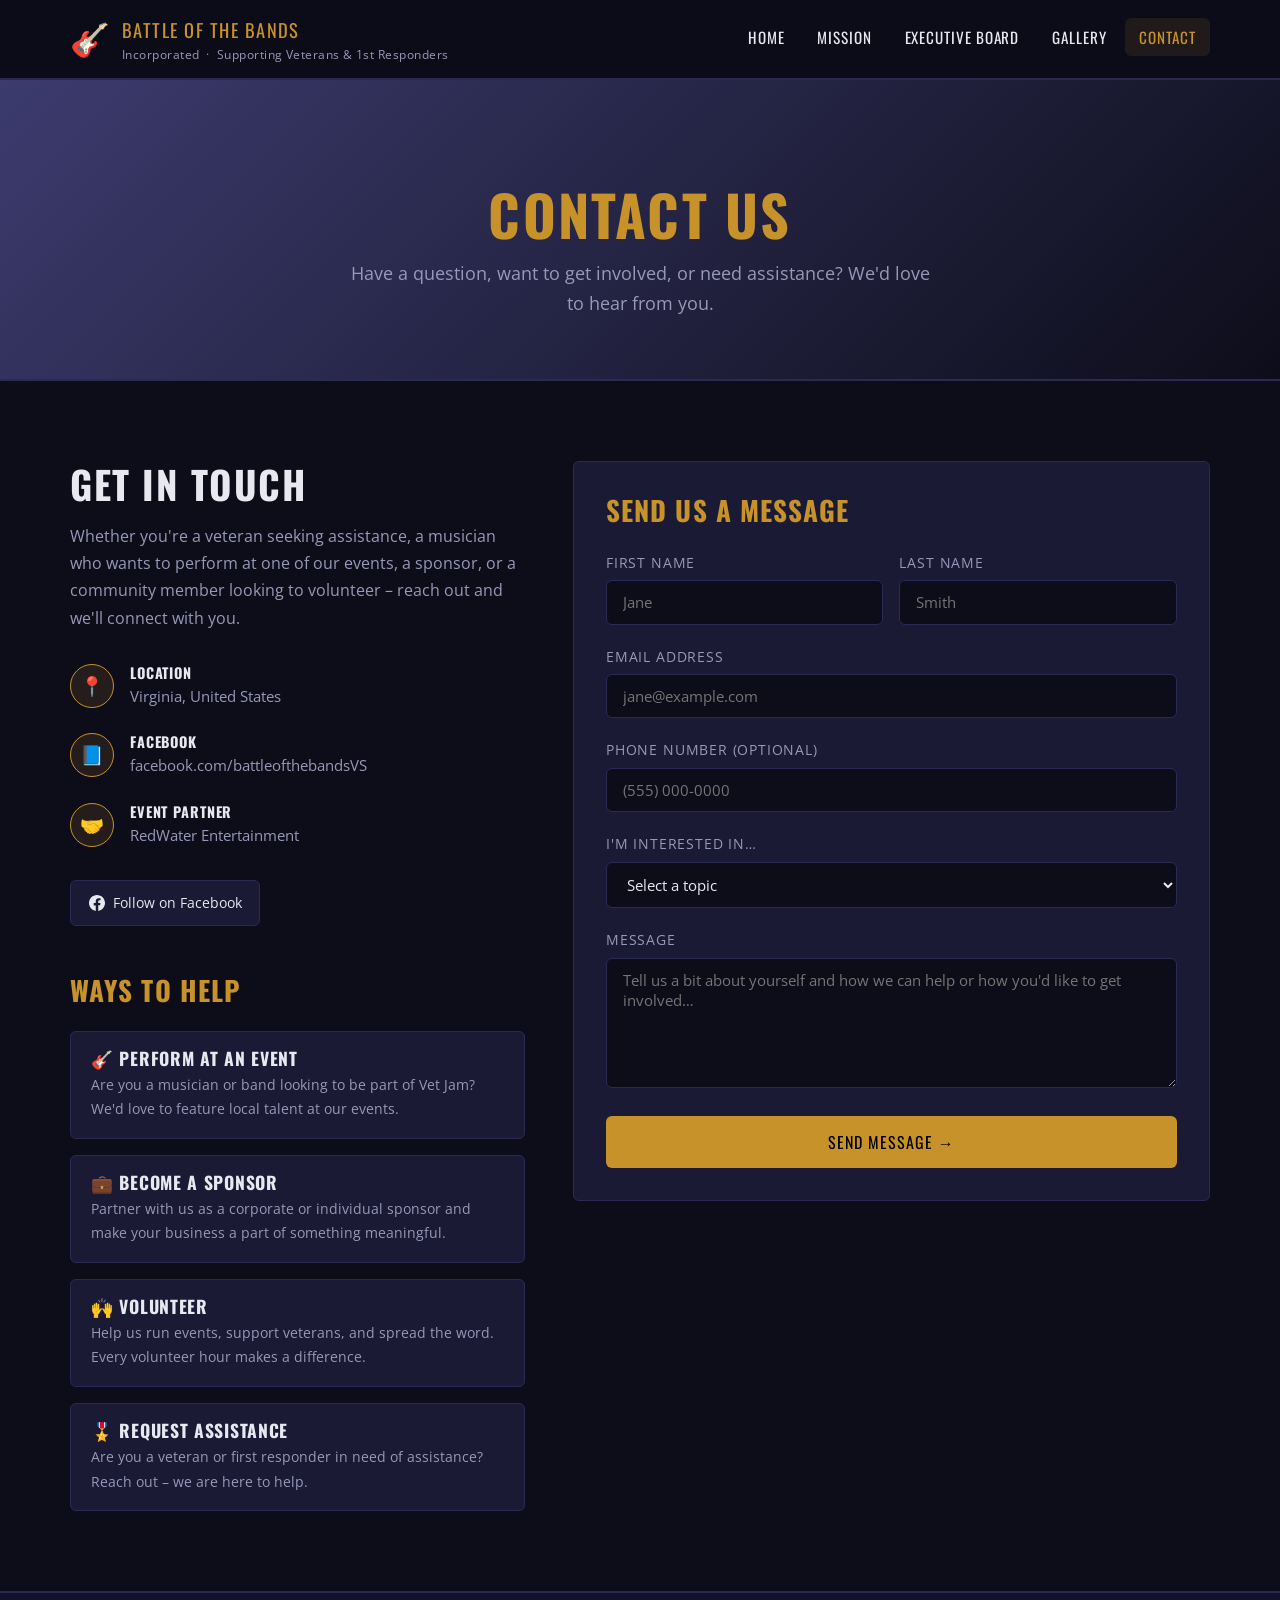
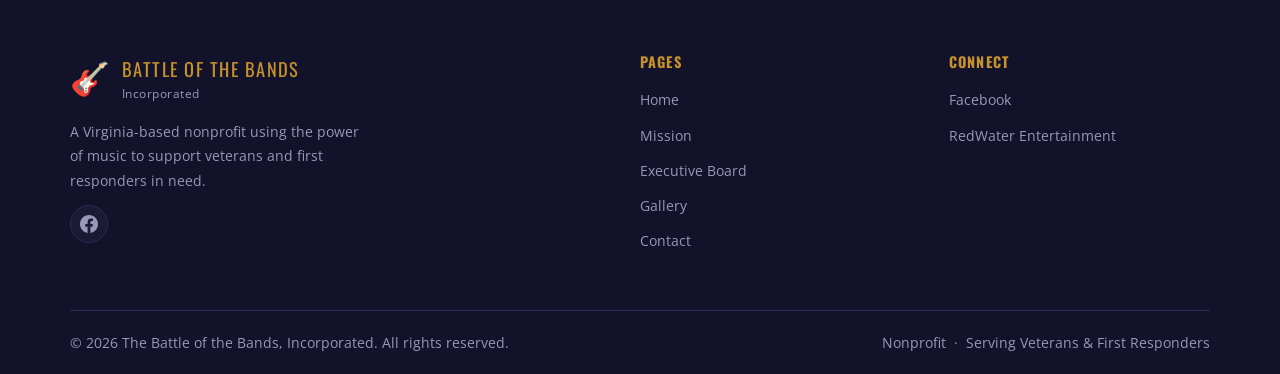
==== contact.html @ 2764c4e3 "Add complete music-themed website with 5 pages, shared CSS/JS, and footer Facebook link" ====
<!DOCTYPE html>
<html lang="en">
<head>
  <meta charset="UTF-8" />
  <meta name="viewport" content="width=device-width, initial-scale=1.0" />
  <meta name="description" content="Contact Battle of the Bands, INC – reach out about events, volunteering, sponsorships, or how we can assist veterans and first responders." />
  <title>Contact | Battle of the Bands, INC</title>
  <link rel="preconnect" href="https://fonts.googleapis.com" />
  <link rel="preconnect" href="https://fonts.gstatic.com" crossorigin />
  <link href="https://fonts.googleapis.com/css2?family=Oswald:wght@400;500;600;700&family=Open+Sans:wght@400;500;600&display=swap" rel="stylesheet" />
  <link rel="stylesheet" href="css/style.css" />
</head>
<body>

  <!-- ===== HEADER ===== -->
  <header class="site-header">
    <div class="container">
      <div class="header-inner">
        <a href="index.html" class="logo" aria-label="Battle of the Bands Home">
          <span class="logo-icon">🎸</span>
          <span class="logo-text">
            <span class="logo-name">Battle of the Bands</span>
            <span class="logo-tag">Incorporated &nbsp;·&nbsp; Supporting Veterans &amp; 1st Responders</span>
          </span>
        </a>
        <nav aria-label="Main navigation">
          <button class="nav-toggle" aria-label="Toggle navigation" aria-expanded="false">
            <span></span><span></span><span></span>
          </button>
          <ul class="nav-links">
            <li><a href="index.html">Home</a></li>
            <li><a href="mission.html">Mission</a></li>
            <li><a href="executive-board.html">Executive Board</a></li>
            <li><a href="gallery.html">Gallery</a></li>
            <li><a href="contact.html" class="active">Contact</a></li>
          </ul>
        </nav>
      </div>
    </div>
  </header>

  <!-- ===== PAGE HERO ===== -->
  <div class="page-hero">
    <div class="container">
      <div class="page-hero-inner">
        <h1>Contact Us</h1>
        <p>Have a question, want to get involved, or need assistance? We'd love to hear from you.</p>
      </div>
    </div>
  </div>

  <!-- ===== CONTACT SECTION ===== -->
  <section class="contact-section">
    <div class="container">
      <div class="contact-grid">

        <!-- Contact info -->
        <div class="contact-info">
          <h2>Get In Touch</h2>
          <p>Whether you're a veteran seeking assistance, a musician who wants to perform at one of our events, a sponsor, or a community member looking to volunteer – reach out and we'll connect with you.</p>

          <div class="contact-detail">
            <div class="contact-icon">📍</div>
            <div class="contact-detail-text">
              <h4>Location</h4>
              <p>Virginia, United States</p>
            </div>
          </div>

          <div class="contact-detail">
            <div class="contact-icon">📘</div>
            <div class="contact-detail-text">
              <h4>Facebook</h4>
              <p><a href="https://www.facebook.com/battleofthebandsVS/" target="_blank" rel="noopener noreferrer">facebook.com/battleofthebandsVS</a></p>
            </div>
          </div>

          <div class="contact-detail">
            <div class="contact-icon">🤝</div>
            <div class="contact-detail-text">
              <h4>Event Partner</h4>
              <p><a href="https://redwaterhaunt.com" target="_blank" rel="noopener noreferrer">RedWater Entertainment</a></p>
            </div>
          </div>

          <div class="social-links">
            <a href="https://www.facebook.com/battleofthebandsVS/" target="_blank" rel="noopener noreferrer" class="social-btn">
              <svg xmlns="http://www.w3.org/2000/svg" width="16" height="16" viewBox="0 0 24 24" fill="currentColor" aria-hidden="true">
                <path d="M24 12.073C24 5.405 18.627 0 12 0S0 5.405 0 12.073C0 18.1 4.388 23.094 10.125 24v-8.437H7.078v-3.49h3.047V9.413c0-3.007 1.792-4.669 4.533-4.669 1.312 0 2.686.235 2.686.235v2.953H15.83c-1.491 0-1.956.925-1.956 1.874v2.25h3.328l-.532 3.49h-2.796V24C19.612 23.094 24 18.1 24 12.073z"/>
              </svg>
              Follow on Facebook
            </a>
          </div>

          <!-- Ways to help -->
          <div style="margin-top: 3rem;">
            <h3 style="margin-bottom: 1.5rem; color: var(--color-primary);">Ways to Help</h3>

            <div style="display: flex; flex-direction: column; gap: 1rem;">

              <div style="background: var(--color-surface); border: 1px solid var(--color-border); border-radius: var(--radius); padding: 1rem 1.25rem;">
                <h4 style="margin-bottom: 0.25rem;">🎸 Perform at an Event</h4>
                <p style="color: var(--color-text-muted); font-size: 0.9rem;">Are you a musician or band looking to be part of Vet Jam? We'd love to feature local talent at our events.</p>
              </div>

              <div style="background: var(--color-surface); border: 1px solid var(--color-border); border-radius: var(--radius); padding: 1rem 1.25rem;">
                <h4 style="margin-bottom: 0.25rem;">💼 Become a Sponsor</h4>
                <p style="color: var(--color-text-muted); font-size: 0.9rem;">Partner with us as a corporate or individual sponsor and make your business a part of something meaningful.</p>
              </div>

              <div style="background: var(--color-surface); border: 1px solid var(--color-border); border-radius: var(--radius); padding: 1rem 1.25rem;">
                <h4 style="margin-bottom: 0.25rem;">🙌 Volunteer</h4>
                <p style="color: var(--color-text-muted); font-size: 0.9rem;">Help us run events, support veterans, and spread the word. Every volunteer hour makes a difference.</p>
              </div>

              <div style="background: var(--color-surface); border: 1px solid var(--color-border); border-radius: var(--radius); padding: 1rem 1.25rem;">
                <h4 style="margin-bottom: 0.25rem;">🎖️ Request Assistance</h4>
                <p style="color: var(--color-text-muted); font-size: 0.9rem;">Are you a veteran or first responder in need of assistance? Reach out – we are here to help.</p>
              </div>

            </div>
          </div>

        </div>

        <!-- Contact form -->
        <div>
          <form class="contact-form" id="contactForm" novalidate>
            <h3>Send Us a Message</h3>

            <div class="form-row">
              <div class="form-group">
                <label for="firstName">First Name</label>
                <input type="text" id="firstName" name="firstName" placeholder="Jane" required />
              </div>
              <div class="form-group">
                <label for="lastName">Last Name</label>
                <input type="text" id="lastName" name="lastName" placeholder="Smith" required />
              </div>
            </div>

            <div class="form-group">
              <label for="email">Email Address</label>
              <input type="email" id="email" name="email" placeholder="jane@example.com" required />
            </div>

            <div class="form-group">
              <label for="phone">Phone Number (Optional)</label>
              <input type="tel" id="phone" name="phone" placeholder="(555) 000-0000" />
            </div>

            <div class="form-group">
              <label for="subject">I'm Interested In…</label>
              <select id="subject" name="subject" required>
                <option value="" disabled selected>Select a topic</option>
                <option value="perform">Performing at an Event</option>
                <option value="sponsor">Becoming a Sponsor</option>
                <option value="volunteer">Volunteering</option>
                <option value="assistance">Requesting Assistance (Veteran / 1st Responder)</option>
                <option value="general">General Inquiry</option>
                <option value="media">Media / Press</option>
              </select>
            </div>

            <div class="form-group">
              <label for="message">Message</label>
              <textarea id="message" name="message" placeholder="Tell us a bit about yourself and how we can help or how you'd like to get involved…" required></textarea>
            </div>

            <button type="submit" class="btn btn-primary" style="width: 100%; justify-content: center;">Send Message &#8594;</button>
          </form>

          <div class="form-success">
            <p>🎵 Thank you for reaching out!</p>
            <p style="font-size:1rem; color: var(--color-text-muted); margin-top: 0.5rem;">We'll be in touch with you soon.</p>
          </div>
        </div>

      </div>
    </div>
  </section>

  <!-- ===== FOOTER ===== -->
  <footer class="site-footer">
    <div class="container">
      <div class="footer-grid">

        <div class="footer-brand">
          <a href="index.html" class="logo">
            <span class="logo-icon">🎸</span>
            <span class="logo-text">
              <span class="logo-name">Battle of the Bands</span>
              <span class="logo-tag">Incorporated</span>
            </span>
          </a>
          <p>A Virginia-based nonprofit using the power of music to support veterans and first responders in need.</p>
          <div class="footer-social">
            <a href="https://www.facebook.com/battleofthebandsVS/" target="_blank" rel="noopener noreferrer" aria-label="Follow us on Facebook" title="Facebook">
              <svg xmlns="http://www.w3.org/2000/svg" width="18" height="18" viewBox="0 0 24 24" fill="currentColor" aria-hidden="true">
                <path d="M24 12.073C24 5.405 18.627 0 12 0S0 5.405 0 12.073C0 18.1 4.388 23.094 10.125 24v-8.437H7.078v-3.49h3.047V9.413c0-3.007 1.792-4.669 4.533-4.669 1.312 0 2.686.235 2.686.235v2.953H15.83c-1.491 0-1.956.925-1.956 1.874v2.25h3.328l-.532 3.49h-2.796V24C19.612 23.094 24 18.1 24 12.073z"/>
              </svg>
            </a>
          </div>
        </div>

        <div class="footer-col">
          <h4>Pages</h4>
          <ul>
            <li><a href="index.html">Home</a></li>
            <li><a href="mission.html">Mission</a></li>
            <li><a href="executive-board.html">Executive Board</a></li>
            <li><a href="gallery.html">Gallery</a></li>
            <li><a href="contact.html">Contact</a></li>
          </ul>
        </div>

        <div class="footer-col">
          <h4>Connect</h4>
          <ul>
            <li><a href="https://www.facebook.com/battleofthebandsVS/" target="_blank" rel="noopener noreferrer">Facebook</a></li>
            <li><a href="https://redwaterhaunt.com" target="_blank" rel="noopener noreferrer">RedWater Entertainment</a></li>
          </ul>
        </div>

      </div>

      <div class="footer-bottom">
        <span>&copy; <span id="year"></span> The Battle of the Bands, Incorporated. All rights reserved.</span>
        <span>Nonprofit &nbsp;·&nbsp; Serving Veterans &amp; First Responders</span>
      </div>
    </div>
  </footer>

  <script src="js/main.js"></script>
  <script>document.getElementById('year').textContent = new Date().getFullYear();</script>
</body>
</html>
---- css/style.css ----
/* ==========================================================================
   Battle of the Bands, INC – Main Stylesheet
   Music-themed, patriotic color palette
   ========================================================================== */

:root {
  --color-bg:          #0d0d1a;
  --color-bg-alt:      #12122b;
  --color-surface:     #1a1a35;
  --color-surface-alt: #22224a;
  --color-primary:     #c8922a;   /* gold */
  --color-primary-lt:  #f0b84a;
  --color-accent:      #b22234;   /* patriot red */
  --color-accent2:     #3c3b6e;   /* patriot navy */
  --color-text:        #e8e8f0;
  --color-text-muted:  #9898b8;
  --color-border:      #2a2a55;
  --font-heading:      'Oswald', 'Arial Narrow', Arial, sans-serif;
  --font-body:         'Open Sans', Arial, sans-serif;
  --radius:            6px;
  --transition:        0.3s ease;
  --max-width:         1140px;
}

/* ---------- Reset & Base ---------- */
*, *::before, *::after { box-sizing: border-box; margin: 0; padding: 0; }

html { scroll-behavior: smooth; }

body {
  background-color: var(--color-bg);
  color: var(--color-text);
  font-family: var(--font-body);
  font-size: 16px;
  line-height: 1.7;
}

img { max-width: 100%; height: auto; display: block; }

a { color: var(--color-primary); text-decoration: none; transition: color var(--transition); }
a:hover { color: var(--color-primary-lt); }

ul { list-style: none; }

/* ---------- Typography ---------- */
h1, h2, h3, h4 {
  font-family: var(--font-heading);
  text-transform: uppercase;
  letter-spacing: 0.04em;
  line-height: 1.2;
}

h1 { font-size: clamp(2rem, 5vw, 3.5rem); }
h2 { font-size: clamp(1.6rem, 3.5vw, 2.4rem); }
h3 { font-size: clamp(1.2rem, 2.5vw, 1.7rem); }
h4 { font-size: 1.1rem; }

.section-title {
  color: var(--color-primary);
  margin-bottom: 0.5rem;
}

.section-subtitle {
  color: var(--color-text-muted);
  font-size: 1.05rem;
  margin-bottom: 2.5rem;
  max-width: 640px;
}

/* ---------- Layout ---------- */
.container {
  width: 90%;
  max-width: var(--max-width);
  margin-inline: auto;
}

section { padding: 80px 0; }

.section-header { margin-bottom: 3rem; }

/* ---------- Divider ---------- */
.divider {
  display: flex;
  align-items: center;
  gap: 1rem;
  margin-bottom: 1rem;
}
.divider::before,
.divider::after {
  content: '';
  flex: 1;
  height: 2px;
  background: linear-gradient(to right, transparent, var(--color-primary), transparent);
}

/* ---------- Buttons ---------- */
.btn {
  display: inline-flex;
  align-items: center;
  gap: 0.5rem;
  padding: 0.75rem 1.75rem;
  border-radius: var(--radius);
  font-family: var(--font-heading);
  font-size: 1rem;
  letter-spacing: 0.06em;
  text-transform: uppercase;
  cursor: pointer;
  transition: all var(--transition);
  border: 2px solid transparent;
}

.btn-primary {
  background: var(--color-primary);
  color: #000;
}
.btn-primary:hover {
  background: var(--color-primary-lt);
  color: #000;
}

.btn-outline {
  background: transparent;
  border-color: var(--color-primary);
  color: var(--color-primary);
}
.btn-outline:hover {
  background: var(--color-primary);
  color: #000;
}

/* =========================================================================
   HEADER / NAVIGATION
   ========================================================================= */
.site-header {
  position: sticky;
  top: 0;
  z-index: 100;
  background: rgba(13, 13, 26, 0.95);
  backdrop-filter: blur(8px);
  border-bottom: 2px solid var(--color-border);
}

.header-inner {
  display: flex;
  align-items: center;
  justify-content: space-between;
  padding: 0.85rem 0;
}

.logo {
  display: flex;
  align-items: center;
  gap: 0.75rem;
  color: var(--color-text);
}

.logo-icon {
  font-size: 2rem;
  line-height: 1;
}

.logo-text {
  display: flex;
  flex-direction: column;
}

.logo-name {
  font-family: var(--font-heading);
  font-size: 1.15rem;
  letter-spacing: 0.08em;
  text-transform: uppercase;
  color: var(--color-primary);
}

.logo-tag {
  font-size: 0.72rem;
  color: var(--color-text-muted);
  letter-spacing: 0.04em;
}

.nav-links {
  display: flex;
  gap: 0.25rem;
}

.nav-links a {
  font-family: var(--font-heading);
  font-size: 0.95rem;
  letter-spacing: 0.06em;
  text-transform: uppercase;
  color: var(--color-text);
  padding: 0.5rem 0.9rem;
  border-radius: var(--radius);
  transition: all var(--transition);
}

.nav-links a:hover,
.nav-links a.active {
  color: var(--color-primary);
  background: rgba(200, 146, 42, 0.1);
}

/* Hamburger */
.nav-toggle {
  display: none;
  background: none;
  border: none;
  cursor: pointer;
  padding: 0.25rem;
}

.nav-toggle span {
  display: block;
  width: 26px;
  height: 2px;
  background: var(--color-primary);
  margin: 5px 0;
  transition: all var(--transition);
}

/* =========================================================================
   HERO SECTION
   ========================================================================= */
.hero {
  position: relative;
  display: flex;
  align-items: center;
  min-height: 90vh;
  text-align: center;
  overflow: hidden;
  background:
    linear-gradient(180deg, rgba(13,13,26,0.85) 0%, rgba(13,13,26,0.65) 50%, rgba(13,13,26,0.95) 100%),
    url('../images/hero-bg.jpg') center/cover no-repeat;
}

/* Animated musical-note particle background */
.hero::before {
  content: '';
  position: absolute;
  inset: 0;
  background-image:
    radial-gradient(circle at 20% 30%, rgba(200,146,42,0.08) 0%, transparent 50%),
    radial-gradient(circle at 80% 70%, rgba(178,34,52,0.08) 0%, transparent 50%);
  pointer-events: none;
}

.hero-content {
  position: relative;
  z-index: 1;
  padding: 60px 0;
}

.hero-badge {
  display: inline-block;
  background: var(--color-accent);
  color: #fff;
  font-family: var(--font-heading);
  font-size: 0.8rem;
  letter-spacing: 0.12em;
  text-transform: uppercase;
  padding: 0.35rem 1rem;
  border-radius: 2rem;
  margin-bottom: 1.5rem;
}

.hero-title {
  margin-bottom: 1rem;
  color: #fff;
}

.hero-title span { color: var(--color-primary); }

.hero-subtitle {
  font-size: 1.2rem;
  color: var(--color-text-muted);
  max-width: 600px;
  margin: 0 auto 2rem;
}

.hero-cta {
  display: flex;
  gap: 1rem;
  justify-content: center;
  flex-wrap: wrap;
}

/* =========================================================================
   EVENTS STRIP
   ========================================================================= */
.events-strip {
  background: var(--color-accent2);
  padding: 12px 0;
  border-top: 2px solid var(--color-primary);
  border-bottom: 2px solid var(--color-primary);
}

.events-strip-inner {
  display: flex;
  align-items: center;
  gap: 1rem;
  flex-wrap: wrap;
  justify-content: center;
}

.events-strip .strip-label {
  font-family: var(--font-heading);
  font-size: 0.85rem;
  letter-spacing: 0.1em;
  text-transform: uppercase;
  color: var(--color-primary);
  white-space: nowrap;
}

.events-strip .strip-items {
  display: flex;
  gap: 2rem;
  flex-wrap: wrap;
  justify-content: center;
}

.events-strip .strip-item {
  display: flex;
  align-items: center;
  gap: 0.4rem;
  font-size: 0.9rem;
  color: #fff;
}

.strip-item .dot {
  width: 6px;
  height: 6px;
  border-radius: 50%;
  background: var(--color-primary);
}

/* =========================================================================
   CARDS
   ========================================================================= */
.card {
  background: var(--color-surface);
  border: 1px solid var(--color-border);
  border-radius: var(--radius);
  overflow: hidden;
  transition: transform var(--transition), border-color var(--transition);
}

.card:hover {
  transform: translateY(-4px);
  border-color: var(--color-primary);
}

.card-body { padding: 1.5rem; }

/* =========================================================================
   GRID HELPERS
   ========================================================================= */
.grid-3 {
  display: grid;
  grid-template-columns: repeat(auto-fit, minmax(280px, 1fr));
  gap: 2rem;
}

.grid-2 {
  display: grid;
  grid-template-columns: repeat(auto-fit, minmax(340px, 1fr));
  gap: 2rem;
}

/* =========================================================================
   HOME – ABOUT STRIP
   ========================================================================= */
.about-strip {
  background: var(--color-bg-alt);
}

.about-strip .content {
  display: grid;
  grid-template-columns: 1fr 1fr;
  gap: 4rem;
  align-items: center;
}

.about-strip .text p { margin-bottom: 1rem; color: var(--color-text-muted); }

.stat-row {
  display: flex;
  gap: 2rem;
  margin-top: 1.5rem;
  flex-wrap: wrap;
}

.stat { text-align: center; }
.stat-num {
  display: block;
  font-family: var(--font-heading);
  font-size: 2.4rem;
  color: var(--color-primary);
  line-height: 1;
}
.stat-label {
  font-size: 0.8rem;
  text-transform: uppercase;
  letter-spacing: 0.06em;
  color: var(--color-text-muted);
}

/* Soundwave graphic */
.soundwave {
  display: flex;
  align-items: flex-end;
  justify-content: center;
  gap: 5px;
  height: 100px;
  padding: 1rem 0;
}

.soundwave .bar {
  width: 10px;
  background: linear-gradient(to top, var(--color-accent), var(--color-primary));
  border-radius: 3px 3px 0 0;
  animation: wave 1.2s ease-in-out infinite alternate;
}

.soundwave .bar:nth-child(1) { height: 30%; animation-delay: 0s; }
.soundwave .bar:nth-child(2) { height: 70%; animation-delay: 0.1s; }
.soundwave .bar:nth-child(3) { height: 90%; animation-delay: 0.2s; }
.soundwave .bar:nth-child(4) { height: 55%; animation-delay: 0.3s; }
.soundwave .bar:nth-child(5) { height: 80%; animation-delay: 0.4s; }
.soundwave .bar:nth-child(6) { height: 100%; animation-delay: 0.5s; }
.soundwave .bar:nth-child(7) { height: 60%; animation-delay: 0.6s; }
.soundwave .bar:nth-child(8) { height: 85%; animation-delay: 0.7s; }
.soundwave .bar:nth-child(9) { height: 40%; animation-delay: 0.8s; }
.soundwave .bar:nth-child(10) { height: 75%; animation-delay: 0.9s; }
.soundwave .bar:nth-child(11) { height: 50%; animation-delay: 1.0s; }
.soundwave .bar:nth-child(12) { height: 65%; animation-delay: 1.1s; }

@keyframes wave {
  from { transform: scaleY(0.4); }
  to   { transform: scaleY(1); }
}

/* =========================================================================
   HOME – EVENTS SECTION
   ========================================================================= */
.events-section { background: var(--color-bg); }

.event-card .event-icon {
  font-size: 2.5rem;
  margin-bottom: 1rem;
}

.event-card h3 { margin-bottom: 0.5rem; }
.event-card p { color: var(--color-text-muted); font-size: 0.95rem; }

/* =========================================================================
   HOME – PARTNER SECTION
   ========================================================================= */
.partner-section {
  background: var(--color-bg-alt);
  text-align: center;
}

.partner-logo-box {
  display: inline-flex;
  align-items: center;
  justify-content: center;
  gap: 1rem;
  background: var(--color-surface);
  border: 1px solid var(--color-border);
  border-radius: var(--radius);
  padding: 1.5rem 2.5rem;
  margin-top: 2rem;
  transition: border-color var(--transition);
}

.partner-logo-box:hover { border-color: var(--color-primary); }

.partner-logo-box span { font-family: var(--font-heading); font-size: 1.3rem; letter-spacing: 0.05em; }

/* =========================================================================
   MISSION PAGE
   ========================================================================= */
.page-hero {
  background: linear-gradient(135deg, var(--color-accent2) 0%, var(--color-bg) 100%);
  padding: 100px 0 60px;
  border-bottom: 2px solid var(--color-border);
}

.page-hero-inner { text-align: center; }
.page-hero h1 { margin-bottom: 0.75rem; color: var(--color-primary); }
.page-hero p { color: var(--color-text-muted); font-size: 1.1rem; max-width: 600px; margin: 0 auto; }

.mission-statement {
  background: var(--color-bg-alt);
}

.mission-quote {
  border-left: 4px solid var(--color-primary);
  padding: 1.5rem 2rem;
  background: var(--color-surface);
  border-radius: 0 var(--radius) var(--radius) 0;
  margin-bottom: 2.5rem;
  font-size: 1.15rem;
  color: var(--color-text);
  font-style: italic;
}

.values-grid { margin-top: 2rem; }

.value-card {
  background: var(--color-surface);
  border: 1px solid var(--color-border);
  border-radius: var(--radius);
  padding: 2rem;
  transition: border-color var(--transition), transform var(--transition);
}

.value-card:hover {
  border-color: var(--color-primary);
  transform: translateY(-4px);
}

.value-icon { font-size: 2.2rem; margin-bottom: 1rem; }
.value-card h3 { margin-bottom: 0.5rem; color: var(--color-primary); }
.value-card p { color: var(--color-text-muted); font-size: 0.95rem; }

.mission-detail {
  background: var(--color-bg);
}

.mission-detail h2 { margin-bottom: 1.5rem; }
.mission-detail p { color: var(--color-text-muted); margin-bottom: 1rem; }

.impact-box {
  display: flex;
  gap: 1.5rem;
  flex-wrap: wrap;
  margin-top: 2rem;
}

.impact-item {
  flex: 1;
  min-width: 200px;
  background: var(--color-surface);
  border: 1px solid var(--color-border);
  border-radius: var(--radius);
  padding: 1.25rem;
  border-top: 3px solid var(--color-primary);
}

.impact-item h4 { color: var(--color-primary); margin-bottom: 0.25rem; }
.impact-item p { font-size: 0.9rem; color: var(--color-text-muted); margin: 0; }

/* =========================================================================
   EXECUTIVE BOARD PAGE
   ========================================================================= */
.board-section { background: var(--color-bg); }

.board-grid {
  display: grid;
  grid-template-columns: repeat(auto-fit, minmax(260px, 1fr));
  gap: 2rem;
}

.board-card {
  background: var(--color-surface);
  border: 1px solid var(--color-border);
  border-radius: var(--radius);
  overflow: hidden;
  transition: transform var(--transition), border-color var(--transition);
}

.board-card:hover {
  transform: translateY(-5px);
  border-color: var(--color-primary);
}

.board-avatar {
  display: flex;
  align-items: center;
  justify-content: center;
  height: 180px;
  background: linear-gradient(135deg, var(--color-accent2), var(--color-surface-alt));
  font-size: 4rem;
  color: var(--color-primary);
}

.board-avatar img {
  width: 100%;
  height: 100%;
  object-fit: cover;
}

.board-info {
  padding: 1.25rem;
}

.board-info h3 { color: var(--color-text); margin-bottom: 0.25rem; }

.board-title {
  display: inline-block;
  font-size: 0.8rem;
  text-transform: uppercase;
  letter-spacing: 0.07em;
  color: var(--color-primary);
  background: rgba(200, 146, 42, 0.12);
  padding: 0.2rem 0.7rem;
  border-radius: 2rem;
  margin-bottom: 0.75rem;
}

.board-info p { color: var(--color-text-muted); font-size: 0.9rem; }

/* =========================================================================
   GALLERY PAGE
   ========================================================================= */
.gallery-section { background: var(--color-bg); }

.gallery-filter {
  display: flex;
  gap: 0.5rem;
  flex-wrap: wrap;
  margin-bottom: 2rem;
}

.filter-btn {
  font-family: var(--font-heading);
  font-size: 0.85rem;
  letter-spacing: 0.06em;
  text-transform: uppercase;
  padding: 0.4rem 1.1rem;
  border-radius: 2rem;
  border: 1px solid var(--color-border);
  background: transparent;
  color: var(--color-text-muted);
  cursor: pointer;
  transition: all var(--transition);
}

.filter-btn:hover,
.filter-btn.active {
  background: var(--color-primary);
  border-color: var(--color-primary);
  color: #000;
}

.gallery-grid {
  display: grid;
  grid-template-columns: repeat(auto-fill, minmax(280px, 1fr));
  gap: 1rem;
}

.gallery-item {
  position: relative;
  aspect-ratio: 4/3;
  overflow: hidden;
  border-radius: var(--radius);
  border: 1px solid var(--color-border);
  background: var(--color-surface);
  cursor: pointer;
}

.gallery-item img {
  width: 100%;
  height: 100%;
  object-fit: cover;
  transition: transform 0.4s ease;
}

.gallery-item:hover img { transform: scale(1.06); }

.gallery-caption {
  position: absolute;
  inset: 0;
  background: linear-gradient(to top, rgba(0,0,0,0.8) 0%, transparent 60%);
  display: flex;
  align-items: flex-end;
  padding: 1rem;
  opacity: 0;
  transition: opacity var(--transition);
}

.gallery-item:hover .gallery-caption { opacity: 1; }

.gallery-caption span {
  font-size: 0.85rem;
  color: #fff;
  font-family: var(--font-heading);
  text-transform: uppercase;
  letter-spacing: 0.05em;
}

/* Placeholder gallery items */
.gallery-placeholder {
  display: flex;
  flex-direction: column;
  align-items: center;
  justify-content: center;
  gap: 0.5rem;
  height: 100%;
  color: var(--color-text-muted);
}

.gallery-placeholder .ph-icon { font-size: 2.5rem; color: var(--color-primary); }
.gallery-placeholder .ph-label { font-size: 0.8rem; text-align: center; padding: 0 1rem; }

/* =========================================================================
   CONTACT PAGE
   ========================================================================= */
.contact-section { background: var(--color-bg); }

.contact-grid {
  display: grid;
  grid-template-columns: 1fr 1.4fr;
  gap: 3rem;
  align-items: start;
}

.contact-info h2 { margin-bottom: 1rem; }
.contact-info > p { color: var(--color-text-muted); margin-bottom: 2rem; }

.contact-detail {
  display: flex;
  gap: 1rem;
  align-items: flex-start;
  margin-bottom: 1.5rem;
}

.contact-icon {
  width: 44px;
  height: 44px;
  border-radius: 50%;
  background: rgba(200,146,42,0.12);
  border: 1px solid var(--color-primary);
  display: flex;
  align-items: center;
  justify-content: center;
  font-size: 1.2rem;
  flex-shrink: 0;
}

.contact-detail-text h4 { color: var(--color-text); margin-bottom: 0.15rem; font-size: 0.9rem; text-transform: uppercase; letter-spacing: 0.06em; }
.contact-detail-text p, .contact-detail-text a { color: var(--color-text-muted); font-size: 0.95rem; }

.social-links { display: flex; gap: 0.75rem; margin-top: 2rem; flex-wrap: wrap; }

.social-btn {
  display: flex;
  align-items: center;
  gap: 0.5rem;
  background: var(--color-surface);
  border: 1px solid var(--color-border);
  border-radius: var(--radius);
  padding: 0.6rem 1.1rem;
  font-size: 0.9rem;
  color: var(--color-text);
  transition: all var(--transition);
}

.social-btn:hover {
  border-color: var(--color-primary);
  color: var(--color-primary);
}

/* Contact Form */
.contact-form {
  background: var(--color-surface);
  border: 1px solid var(--color-border);
  border-radius: var(--radius);
  padding: 2rem;
}

.contact-form h3 { margin-bottom: 1.5rem; color: var(--color-primary); }

.form-group { margin-bottom: 1.25rem; }

.form-group label {
  display: block;
  font-size: 0.85rem;
  text-transform: uppercase;
  letter-spacing: 0.06em;
  color: var(--color-text-muted);
  margin-bottom: 0.4rem;
}

.form-group input,
.form-group select,
.form-group textarea {
  width: 100%;
  background: var(--color-bg);
  border: 1px solid var(--color-border);
  border-radius: var(--radius);
  color: var(--color-text);
  padding: 0.7rem 1rem;
  font-family: var(--font-body);
  font-size: 0.95rem;
  transition: border-color var(--transition);
  outline: none;
}

.form-group input:focus,
.form-group select:focus,
.form-group textarea:focus {
  border-color: var(--color-primary);
}

.form-group select option { background: var(--color-bg); }

.form-group textarea { min-height: 130px; resize: vertical; }

.form-row { display: grid; grid-template-columns: 1fr 1fr; gap: 1rem; }

.form-success {
  display: none;
  text-align: center;
  padding: 2rem;
  color: var(--color-primary);
  font-family: var(--font-heading);
  font-size: 1.2rem;
}

/* =========================================================================
   FOOTER
   ========================================================================= */
.site-footer {
  background: var(--color-bg-alt);
  border-top: 2px solid var(--color-border);
  padding: 60px 0 20px;
}

.footer-grid {
  display: grid;
  grid-template-columns: 2fr 1fr 1fr;
  gap: 3rem;
  margin-bottom: 3rem;
}

.footer-brand .logo { margin-bottom: 1rem; }
.footer-brand p { color: var(--color-text-muted); font-size: 0.9rem; max-width: 300px; }

.footer-col h4 {
  color: var(--color-primary);
  font-size: 0.9rem;
  text-transform: uppercase;
  letter-spacing: 0.08em;
  margin-bottom: 1rem;
}

.footer-col ul li { margin-bottom: 0.5rem; }
.footer-col ul li a { color: var(--color-text-muted); font-size: 0.9rem; }
.footer-col ul li a:hover { color: var(--color-primary); }

.footer-social { display: flex; gap: 0.5rem; margin-top: 0.75rem; }

.footer-social a {
  display: flex;
  align-items: center;
  justify-content: center;
  width: 38px;
  height: 38px;
  border-radius: 50%;
  background: var(--color-surface);
  border: 1px solid var(--color-border);
  color: var(--color-text-muted);
  font-size: 1.1rem;
  transition: all var(--transition);
  text-decoration: none;
}

.footer-social a:hover {
  background: var(--color-primary);
  border-color: var(--color-primary);
  color: #000;
}

.footer-bottom {
  border-top: 1px solid var(--color-border);
  padding-top: 1.25rem;
  display: flex;
  align-items: center;
  justify-content: space-between;
  flex-wrap: wrap;
  gap: 0.75rem;
  font-size: 0.85rem;
  color: var(--color-text-muted);
}

.footer-bottom a { color: var(--color-text-muted); }
.footer-bottom a:hover { color: var(--color-primary); }

/* =========================================================================
   UTILITY
   ========================================================================= */
.text-center { text-align: center; }
.text-gold { color: var(--color-primary); }
.mt-1 { margin-top: 0.5rem; }
.mt-2 { margin-top: 1rem; }
.mt-3 { margin-top: 1.5rem; }
.mt-4 { margin-top: 2rem; }
.mb-1 { margin-bottom: 0.5rem; }
.mb-2 { margin-bottom: 1rem; }

/* =========================================================================
   RESPONSIVE
   ========================================================================= */
@media (max-width: 900px) {
  .about-strip .content { grid-template-columns: 1fr; gap: 2rem; }
  .footer-grid { grid-template-columns: 1fr 1fr; }
  .contact-grid { grid-template-columns: 1fr; }
  .footer-grid .footer-brand { grid-column: 1 / -1; }
}

@media (max-width: 680px) {
  .nav-links { display: none; }
  .nav-toggle { display: block; }
  .nav-links.open {
    display: flex;
    flex-direction: column;
    position: absolute;
    top: 100%;
    left: 0;
    right: 0;
    background: var(--color-bg-alt);
    border-bottom: 2px solid var(--color-border);
    padding: 1rem;
    gap: 0.25rem;
  }
  .site-header { position: relative; }
  .footer-grid { grid-template-columns: 1fr; }
  .form-row { grid-template-columns: 1fr; }
  .hero-cta { flex-direction: column; align-items: center; }
}
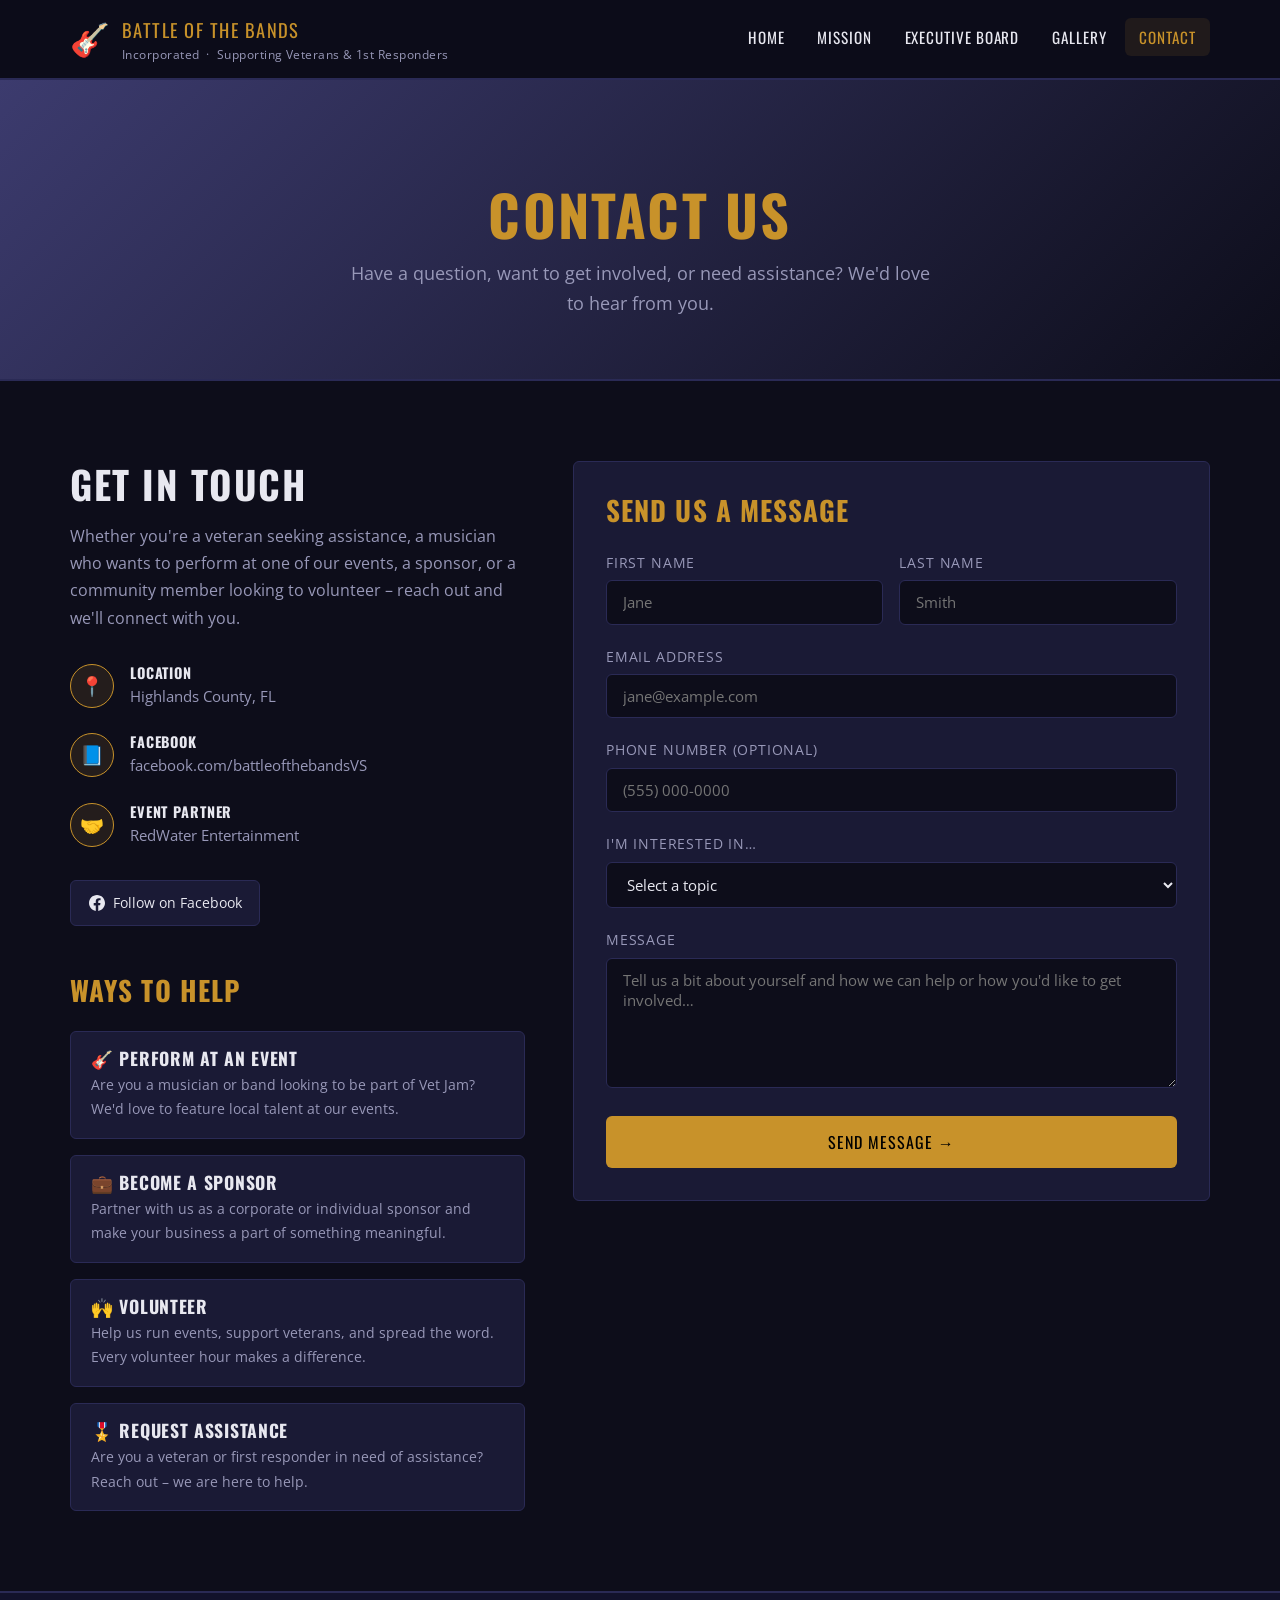
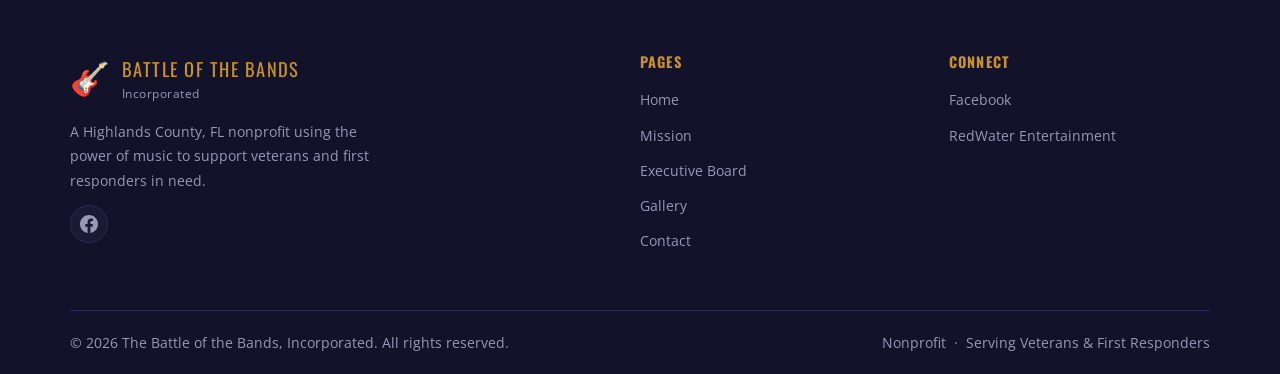
==== commit dc258a22: "fix: update location and meeting copy" ====
--- a/contact.html
+++ b/contact.html
@@ -63,7 +63,7 @@
             <div class="contact-icon">📍</div>
             <div class="contact-detail-text">
               <h4>Location</h4>
-              <p>Virginia, United States</p>
+              <p>Highlands County, FL</p>
             </div>
           </div>
 
@@ -125,7 +125,7 @@
 
         <!-- Contact form -->
         <div>
-          <form class="contact-form" id="contactForm" novalidate>
+          <form class="contact-form" id="contactForm">
             <h3>Send Us a Message</h3>
 
             <div class="form-row">
@@ -193,7 +193,7 @@
               <span class="logo-tag">Incorporated</span>
             </span>
           </a>
-          <p>A Virginia-based nonprofit using the power of music to support veterans and first responders in need.</p>
+          <p>A Highlands County, FL nonprofit using the power of music to support veterans and first responders in need.</p>
           <div class="footer-social">
             <a href="https://www.facebook.com/battleofthebandsVS/" target="_blank" rel="noopener noreferrer" aria-label="Follow us on Facebook" title="Facebook">
               <svg xmlns="http://www.w3.org/2000/svg" width="18" height="18" viewBox="0 0 24 24" fill="currentColor" aria-hidden="true">
--- a/css/style.css
+++ b/css/style.css
@@ -228,9 +228,11 @@
   min-height: 90vh;
   text-align: center;
   overflow: hidden;
+  /* Fallback gradient shown when hero-bg.jpg is absent */
   background:
     linear-gradient(180deg, rgba(13,13,26,0.85) 0%, rgba(13,13,26,0.65) 50%, rgba(13,13,26,0.95) 100%),
-    url('../images/hero-bg.jpg') center/cover no-repeat;
+    url('../images/hero-bg.jpg') center/cover no-repeat,
+    linear-gradient(135deg, var(--color-accent2) 0%, var(--color-bg) 100%);
 }
 
 /* Animated musical-note particle background */
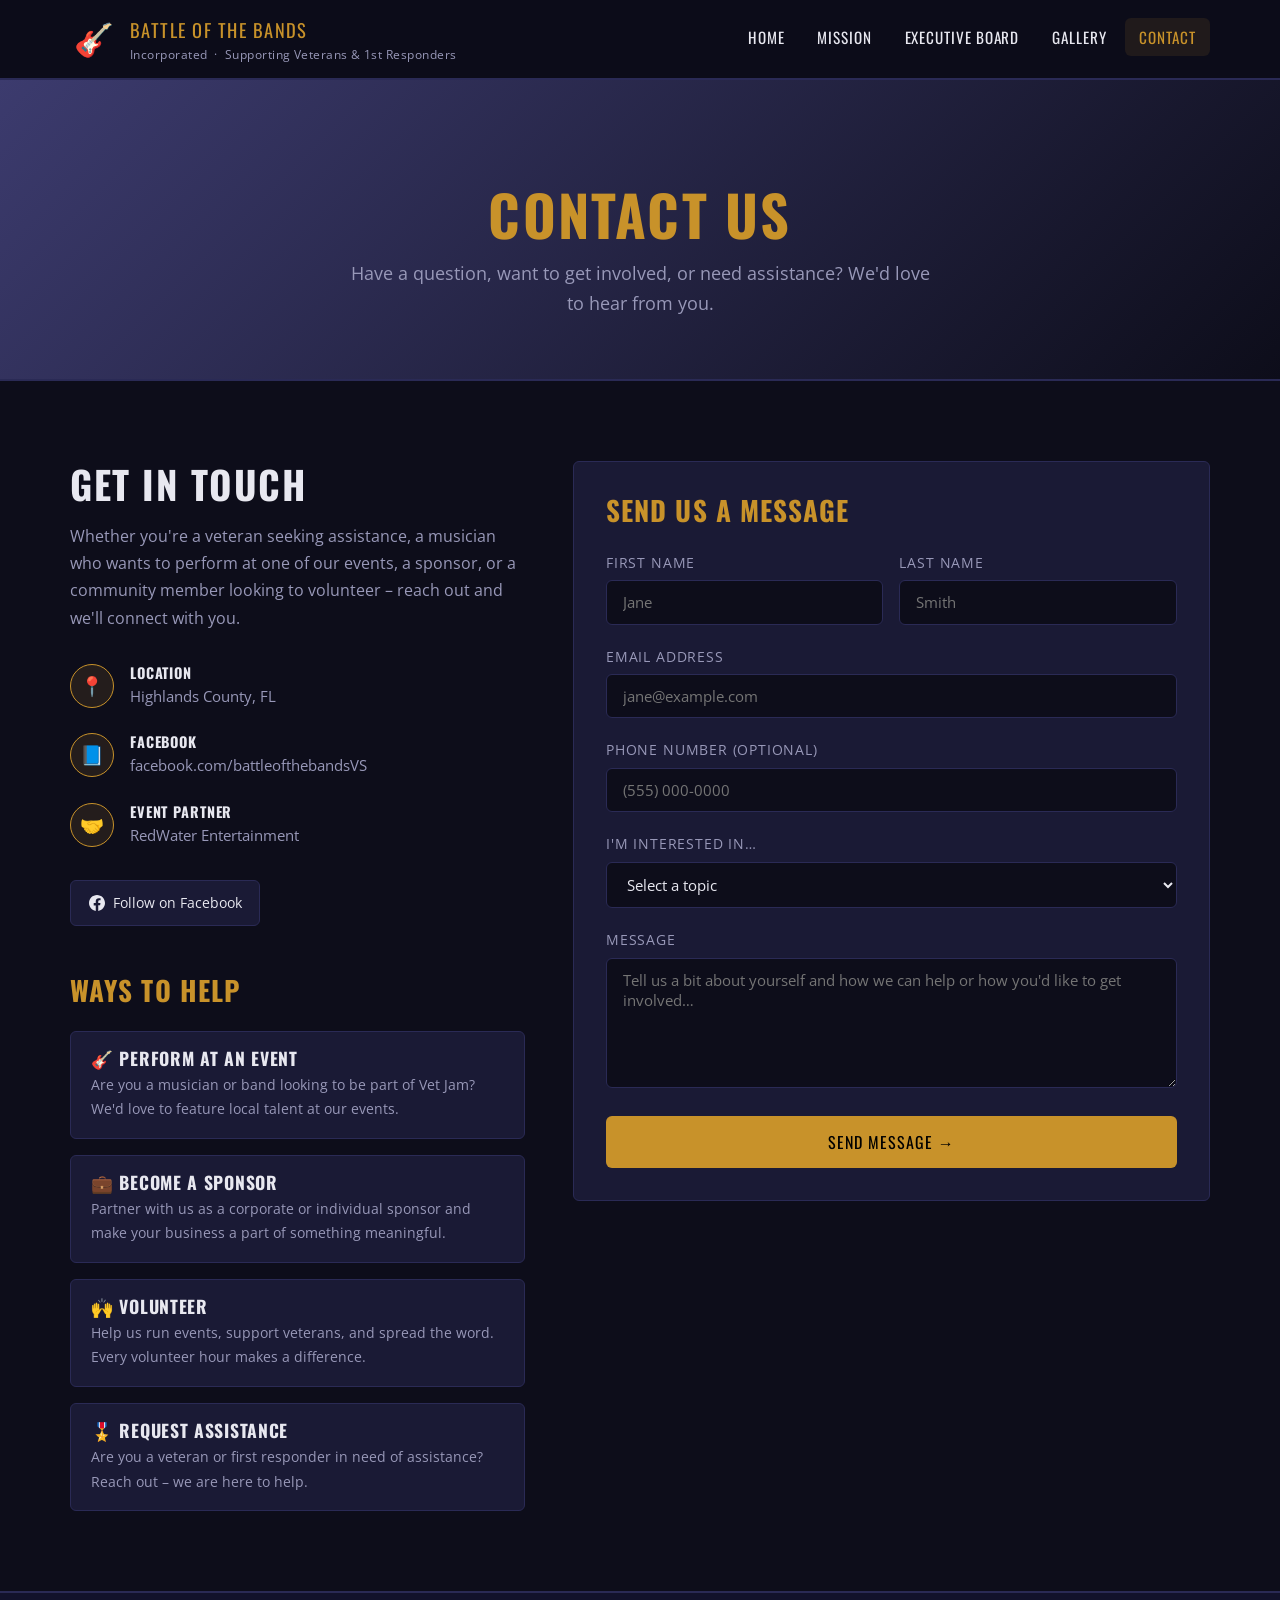
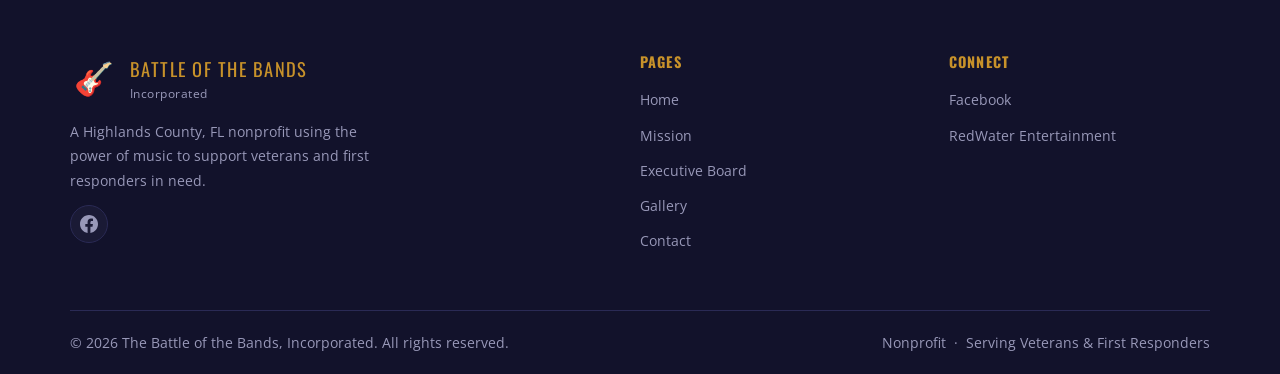
==== commit 00af9dca: "Add uploadable site logo support" ====
--- a/contact.html
+++ b/contact.html
@@ -17,7 +17,10 @@
     <div class="container">
       <div class="header-inner">
         <a href="index.html" class="logo" aria-label="Battle of the Bands Home">
-          <span class="logo-icon">🎸</span>
+          <span class="logo-media">
+            <img src="images/logo.png" alt="" class="logo-image" />
+            <span class="logo-icon" aria-hidden="true">🎸</span>
+          </span>
           <span class="logo-text">
             <span class="logo-name">Battle of the Bands</span>
             <span class="logo-tag">Incorporated &nbsp;·&nbsp; Supporting Veterans &amp; 1st Responders</span>
@@ -187,7 +190,10 @@
 
         <div class="footer-brand">
           <a href="index.html" class="logo">
-            <span class="logo-icon">🎸</span>
+            <span class="logo-media">
+              <img src="images/logo.png" alt="" class="logo-image" />
+              <span class="logo-icon" aria-hidden="true">🎸</span>
+            </span>
             <span class="logo-text">
               <span class="logo-name">Battle of the Bands</span>
               <span class="logo-tag">Incorporated</span>
--- a/css/style.css
+++ b/css/style.css
@@ -152,6 +152,30 @@
   align-items: center;
   gap: 0.75rem;
   color: var(--color-text);
+}
+
+.logo-media {
+  display: flex;
+  align-items: center;
+  justify-content: center;
+  width: 3rem;
+  height: 3rem;
+  flex-shrink: 0;
+}
+
+.logo-image {
+  display: none;
+  width: 100%;
+  height: 100%;
+  object-fit: contain;
+}
+
+.logo-media.has-image .logo-image {
+  display: block;
+}
+
+.logo-media.has-image .logo-icon {
+  display: none;
 }
 
 .logo-icon {
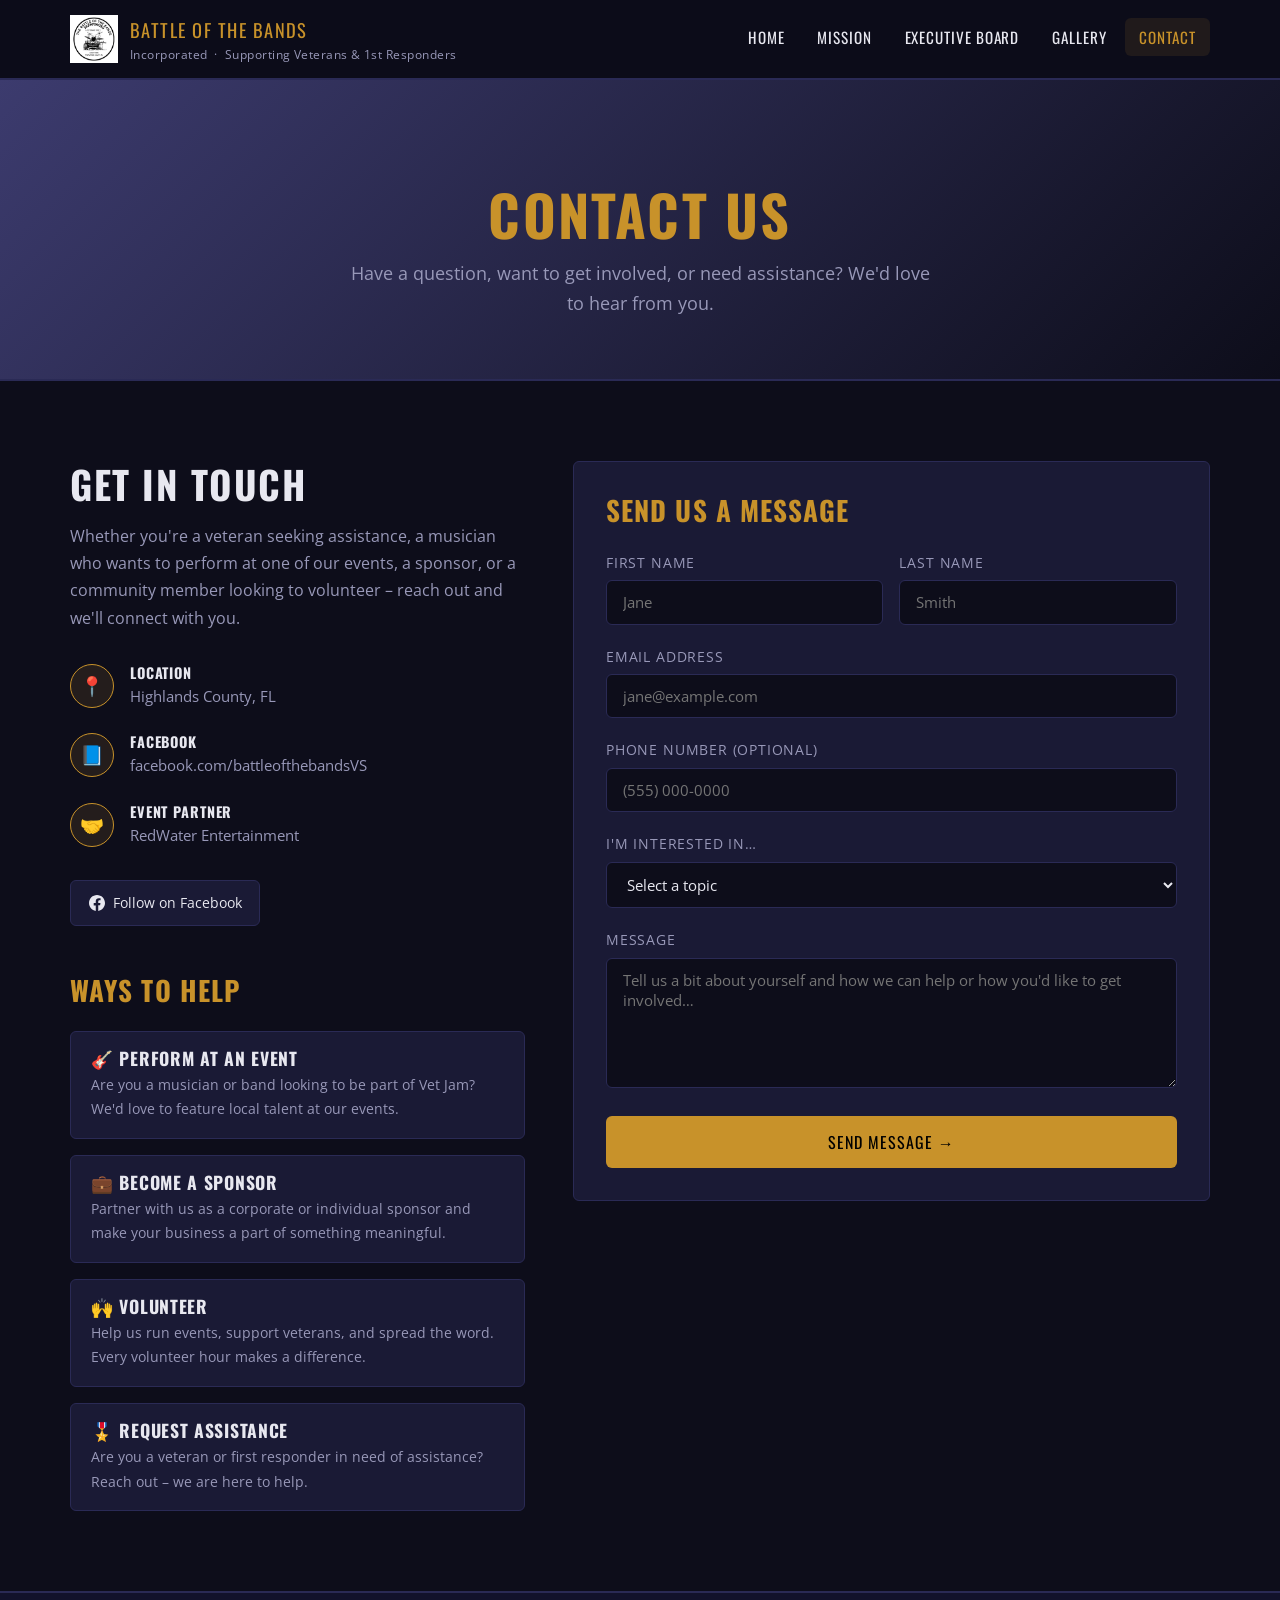
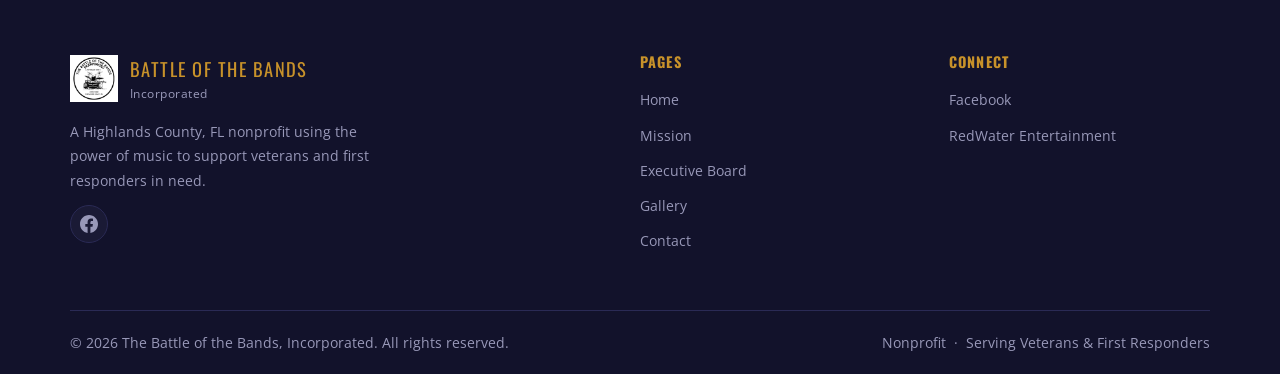
==== commit b5f74062: "fix: bust cached logo assets and harden logo fallback state" ====
--- a/contact.html
+++ b/contact.html
@@ -8,7 +8,7 @@
   <link rel="preconnect" href="https://fonts.googleapis.com" />
   <link rel="preconnect" href="https://fonts.gstatic.com" crossorigin />
   <link href="https://fonts.googleapis.com/css2?family=Oswald:wght@400;500;600;700&family=Open+Sans:wght@400;500;600&display=swap" rel="stylesheet" />
-  <link rel="stylesheet" href="css/style.css" />
+  <link rel="stylesheet" href="css/style.css?v=20260701" />
 </head>
 <body>
 
@@ -18,7 +18,7 @@
       <div class="header-inner">
         <a href="index.html" class="logo" aria-label="Battle of the Bands Home">
           <span class="logo-media">
-            <img src="images/logo.png" alt="" class="logo-image" />
+            <img src="images/logo.png?v=20260701" alt="" class="logo-image" width="48" height="48" hidden />
             <span class="logo-icon" aria-hidden="true">🎸</span>
           </span>
           <span class="logo-text">
@@ -191,7 +191,7 @@
         <div class="footer-brand">
           <a href="index.html" class="logo">
             <span class="logo-media">
-              <img src="images/logo.png" alt="" class="logo-image" />
+              <img src="images/logo.png?v=20260701" alt="" class="logo-image" width="48" height="48" hidden />
               <span class="logo-icon" aria-hidden="true">🎸</span>
             </span>
             <span class="logo-text">
@@ -237,7 +237,7 @@
     </div>
   </footer>
 
-  <script src="js/main.js"></script>
+  <script src="js/main.js?v=20260701"></script>
   <script>document.getElementById('year').textContent = new Date().getFullYear();</script>
 </body>
 </html>
--- a/css/style.css
+++ b/css/style.css
@@ -161,13 +161,21 @@
   width: 3rem;
   height: 3rem;
   flex-shrink: 0;
+  overflow: hidden;
 }
 
 .logo-image {
   display: none;
-  width: 100%;
-  height: 100%;
+  max-width: 100%;
+  max-height: 100%;
+  width: auto;
+  height: auto;
   object-fit: contain;
+  flex: 0 1 auto;
+}
+
+.logo-image[hidden] {
+  display: none !important;
 }
 
 .logo-media.has-image .logo-image {
